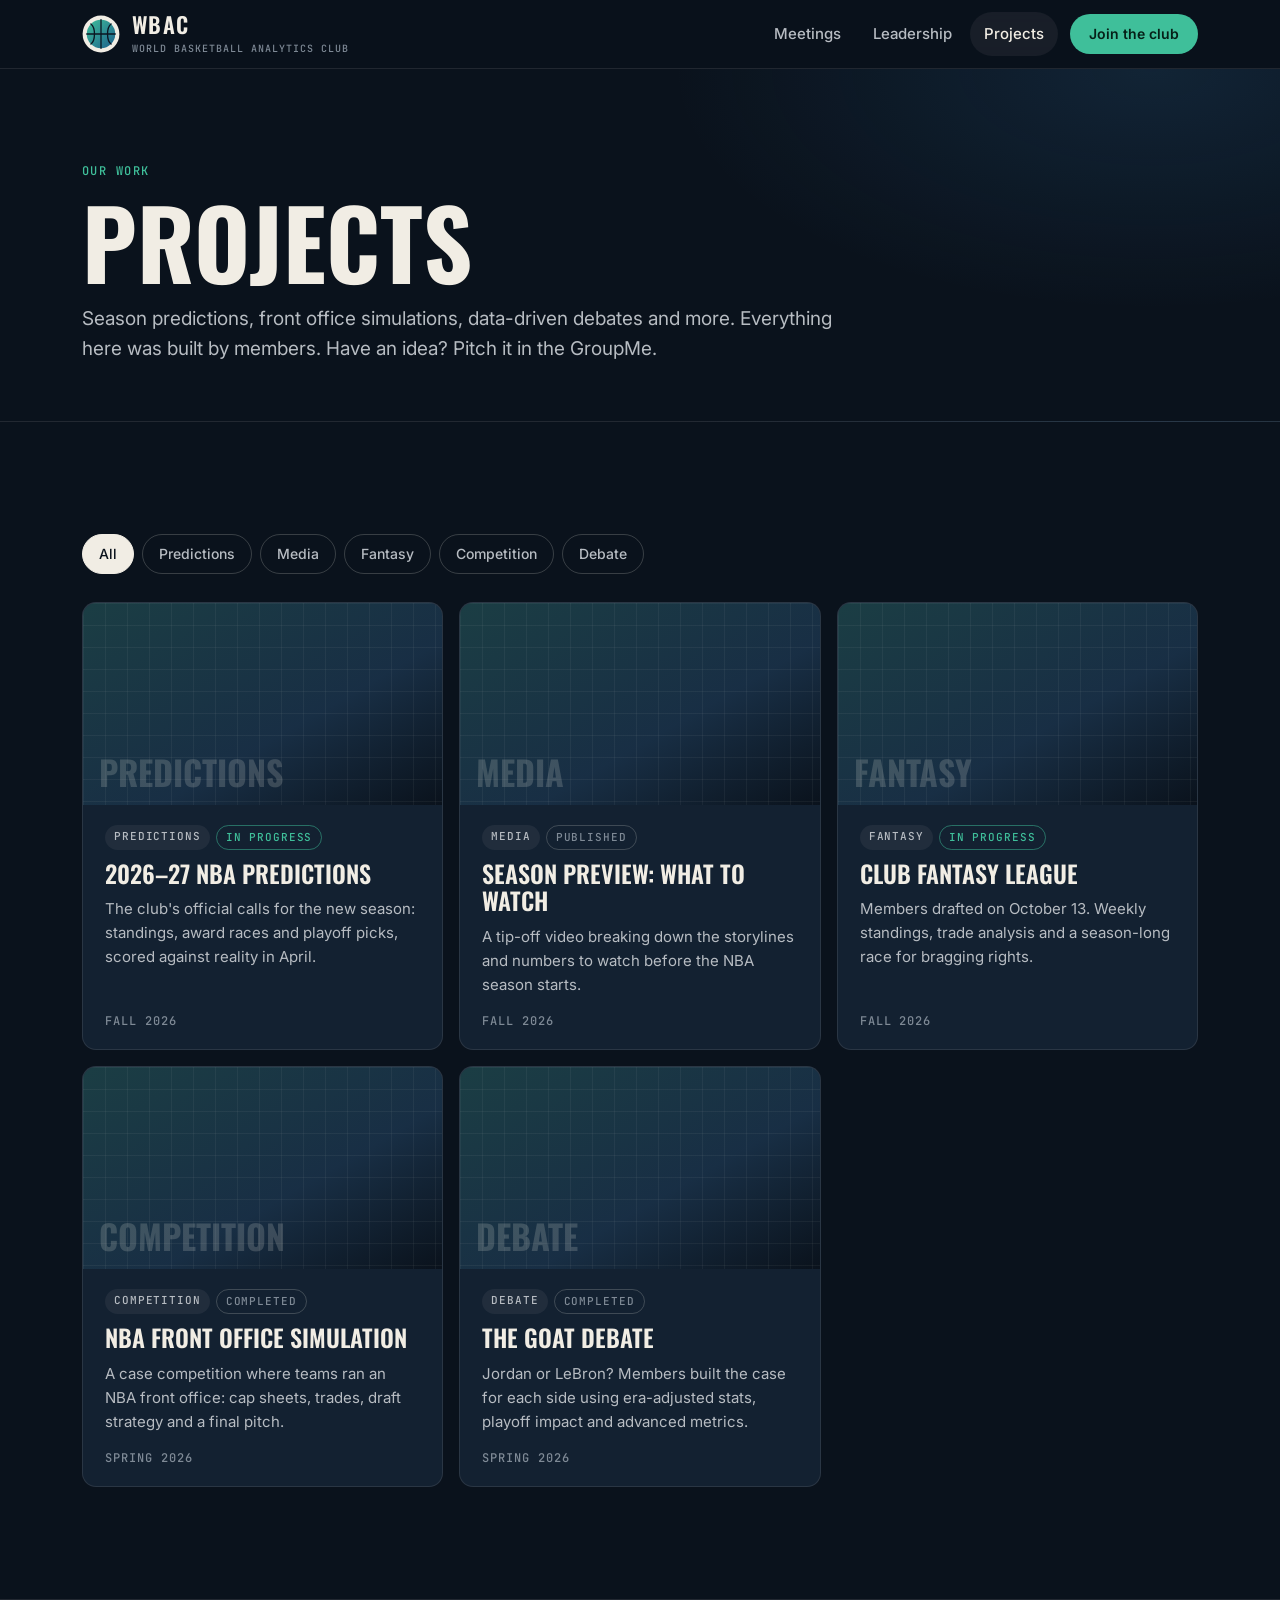
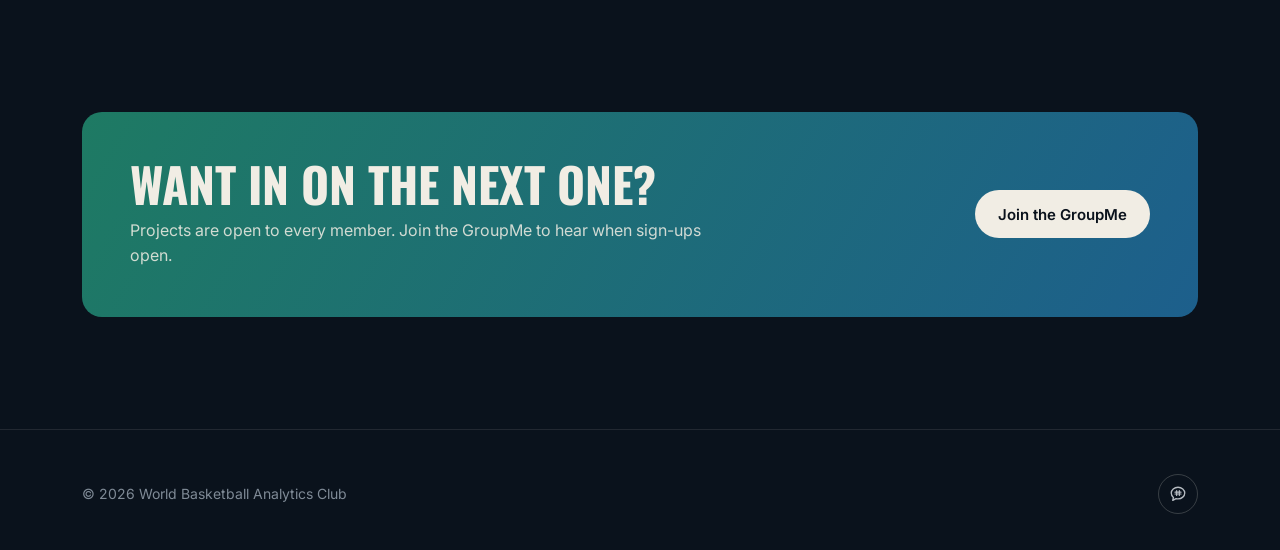
==== projects.html @ 54bba83f "Build WBAC club website Static site with a social link hub, auto-sorting meetings (upcoming/past, ad" ====
<!doctype html>
<html lang="en">
<head>
  <meta charset="utf-8">
  <meta name="viewport" content="width=device-width, initial-scale=1">
  <title>Projects · World Basketball Analytics Club</title>
  <meta name="description" content="Predictions, case competitions, debates and fantasy leagues from the World Basketball Analytics Club.">
  <meta name="theme-color" content="#0a121c">
  <meta property="og:title" content="WBAC Projects">
  <meta property="og:description" content="Predictions, case competitions, debates and more from the World Basketball Analytics Club.">
  <meta property="og:type" content="website">
  <link rel="icon" href="assets/logo.svg" type="image/svg+xml">
  <link rel="preconnect" href="https://fonts.googleapis.com">
  <link rel="preconnect" href="https://fonts.gstatic.com" crossorigin>
  <link href="https://fonts.googleapis.com/css2?family=Inter:wght@400;500;600&family=JetBrains+Mono:wght@500&family=Oswald:wght@500;600;700&display=swap" rel="stylesheet">
  <link rel="stylesheet" href="css/styles.css">
</head>
<body>
  <a class="skip-link" href="#main">Skip to content</a>

  <header class="site-header">
    <div class="wrap header-inner">
      <a class="brand" href="index.html" aria-label="WBAC home">
        <img src="assets/logo.svg" alt="" width="38" height="38">
        <span>
          <span class="brand-name">WBAC</span>
          <span class="brand-full">World Basketball Analytics Club</span>
        </span>
      </a>
      <button class="nav-toggle" type="button" aria-expanded="false" aria-controls="site-nav" aria-label="Menu"><span></span></button>
      <nav id="site-nav" class="site-nav" aria-label="Main">
        <ul>
          <li><a href="index.html#meetings">Meetings</a></li>
          <li><a href="index.html#leadership">Leadership</a></li>
          <li><a href="projects.html" aria-current="page">Projects</a></li>
          <li><a class="btn btn-primary btn-sm" data-join href="index.html#connect" target="_blank" rel="noopener">Join the club</a></li>
        </ul>
      </nav>
    </div>
  </header>

  <main id="main">
    <section class="page-hero">
      <div class="wrap">
        <span class="eyebrow eyebrow-accent">Our work</span>
        <h1>Projects</h1>
        <p>Season predictions, front office simulations, data-driven debates and more. Everything here was built by members. Have an idea? Pitch it in the GroupMe.</p>
      </div>
    </section>

    <section class="section">
      <div class="wrap">
        <div class="filters" id="project-filters" role="group" aria-label="Filter projects by category"></div>
        <div class="projects" id="projects-grid"></div>
      </div>
    </section>

    <section class="section">
      <div class="wrap">
        <div class="join-band">
          <div>
            <h2>Want in on the next one?</h2>
            <p>Projects are open to every member. Join the GroupMe to hear when sign-ups open.</p>
          </div>
          <a class="btn btn-primary" data-join href="index.html#connect" target="_blank" rel="noopener">Join the GroupMe</a>
        </div>
      </div>
    </section>
  </main>

  <footer class="site-footer">
    <div class="wrap footer-inner">
      <span>© <span id="year"></span> World Basketball Analytics Club</span>
      <div class="footer-socials" id="footer-socials"></div>
    </div>
  </footer>

  <script src="js/data.js"></script>
  <script src="js/main.js"></script>
</body>
</html>
---- css/styles.css ----
/* ── Tokens ─────────────────────────────────────────────── */
:root {
  --bg: #0a121c;
  --bg-2: #0f1a27;
  --surface: #132131;
  --surface-2: #1a2b3e;
  --line: rgba(241, 237, 228, 0.1);
  --line-strong: rgba(241, 237, 228, 0.2);
  --text: #f1ede4;
  --text-2: #b7bcc2;
  --text-3: #7f8a96;
  --accent: #3fbf9a;
  --accent-ink: #062018;
  --accent-soft: rgba(63, 191, 154, 0.14);
  --blue: #3d8fd1;
  --orange: #f08a3c;

  --font-display: "Oswald", "Arial Narrow", sans-serif;
  --font-body: "Inter", system-ui, -apple-system, "Segoe UI", sans-serif;
  --font-mono: "JetBrains Mono", ui-monospace, "SFMono-Regular", Menlo, monospace;

  --radius: 14px;
  --radius-sm: 8px;
  --wrap: 1180px;
  --gutter: clamp(16px, 4vw, 32px);
  --section: clamp(64px, 10vw, 112px);
}

/* ── Base ───────────────────────────────────────────────── */
*, *::before, *::after { box-sizing: border-box; }
html { scroll-behavior: smooth; scroll-padding-top: 80px; -webkit-text-size-adjust: 100%; }
body {
  margin: 0;
  background: var(--bg);
  color: var(--text);
  font: 400 16px/1.6 var(--font-body);
  -webkit-font-smoothing: antialiased;
  overflow-x: hidden;
}
img, svg { display: block; max-width: 100%; }
a { color: inherit; }
h1, h2, h3 { margin: 0; line-height: 1.1; }
p { margin: 0; }
[hidden] { display: none !important; }
:focus-visible { outline: 2px solid var(--accent); outline-offset: 3px; border-radius: 4px; }

.sr-only {
  position: absolute; width: 1px; height: 1px; padding: 0; margin: -1px;
  overflow: hidden; clip: rect(0 0 0 0); white-space: nowrap; border: 0;
}
.skip-link {
  position: absolute; left: 16px; top: -60px; z-index: 100;
  background: var(--accent); color: var(--accent-ink);
  padding: 10px 16px; border-radius: var(--radius-sm); font-weight: 600; text-decoration: none;
}
.skip-link:focus { top: 16px; }

.wrap { width: 100%; max-width: var(--wrap); margin: 0 auto; padding: 0 var(--gutter); }

.eyebrow {
  display: inline-block;
  font: 500 12px/1.4 var(--font-mono);
  letter-spacing: 0.12em;
  text-transform: uppercase;
  color: var(--text-3);
}
.eyebrow-accent { color: var(--accent); }

/* ── Buttons ────────────────────────────────────────────── */
.btn {
  display: inline-flex; align-items: center; justify-content: center; gap: 8px;
  min-height: 48px; padding: 0 22px;
  border-radius: 999px; border: 1px solid transparent;
  font: 600 15px/1 var(--font-body);
  text-decoration: none; cursor: pointer;
  transition: background-color .2s, border-color .2s, transform .2s;
}
.btn svg { width: 18px; height: 18px; }
.btn-primary { background: var(--accent); color: var(--accent-ink); }
.btn-primary:hover { background: #5ad1ae; }
.btn-ghost { border-color: var(--line-strong); color: var(--text); background: transparent; }
.btn-ghost:hover { border-color: var(--text-2); background: rgba(241, 237, 228, 0.04); }
.btn-sm { min-height: 40px; padding: 0 18px; font-size: 14px; }

/* ── Header ─────────────────────────────────────────────── */
.site-header {
  position: sticky; top: 0; z-index: 50;
  background: rgba(10, 18, 28, 0.82);
  backdrop-filter: saturate(140%) blur(12px);
  -webkit-backdrop-filter: saturate(140%) blur(12px);
  border-bottom: 1px solid var(--line);
}
.header-inner { display: flex; align-items: center; justify-content: space-between; height: 68px; gap: 16px; }
.brand { display: flex; align-items: center; gap: 12px; text-decoration: none; }
.brand img { width: 38px; height: 38px; }
.brand-name { font: 600 22px/1 var(--font-display); letter-spacing: 0.06em; }
.brand-full { display: block; font: 500 10px/1.3 var(--font-mono); letter-spacing: 0.1em; color: var(--text-3); text-transform: uppercase; }

.site-nav ul { display: flex; align-items: center; gap: 4px; margin: 0; padding: 0; list-style: none; }
.site-nav a:not(.btn) {
  display: block; padding: 10px 14px; border-radius: 999px;
  color: var(--text-2); text-decoration: none; font-weight: 500; font-size: 15px;
  transition: color .2s, background-color .2s;
}
.site-nav a:not(.btn):hover, .site-nav a[aria-current="page"] { color: var(--text); background: rgba(241, 237, 228, 0.06); }
.site-nav .btn { margin-left: 8px; }

.nav-toggle {
  display: none; width: 44px; height: 44px; border: 1px solid var(--line-strong);
  border-radius: 10px; background: transparent; color: var(--text); cursor: pointer;
  align-items: center; justify-content: center;
}
.nav-toggle span, .nav-toggle span::before, .nav-toggle span::after {
  display: block; width: 18px; height: 2px; background: currentColor; border-radius: 2px;
  position: relative; transition: transform .2s, background-color .2s;
}
.nav-toggle span::before, .nav-toggle span::after { content: ""; position: absolute; left: 0; }
.nav-toggle span::before { top: -6px; }
.nav-toggle span::after { top: 6px; }
.nav-toggle[aria-expanded="true"] span { background: transparent; }
.nav-toggle[aria-expanded="true"] span::before { transform: translateY(6px) rotate(45deg); }
.nav-toggle[aria-expanded="true"] span::after { transform: translateY(-6px) rotate(-45deg); }

@media (max-width: 820px) {
  .nav-toggle { display: inline-flex; }
  .brand-full { display: none; }
  .site-nav {
    position: absolute; top: 68px; left: 0; right: 0;
    background: var(--bg); border-bottom: 1px solid var(--line);
    padding: 8px var(--gutter) 20px;
    display: none;
  }
  .site-nav.is-open { display: block; }
  .site-nav ul { flex-direction: column; align-items: stretch; gap: 2px; }
  .site-nav a:not(.btn) { padding: 14px 12px; border-radius: var(--radius-sm); font-size: 17px; }
  .site-nav .btn { margin: 12px 0 0; width: 100%; }
}

/* ── Hero ───────────────────────────────────────────────── */
.hero {
  position: relative;
  padding: clamp(48px, 9vw, 104px) 0 clamp(56px, 8vw, 96px);
  background:
    radial-gradient(900px 500px at 85% 10%, rgba(61, 143, 209, 0.16), transparent 60%),
    radial-gradient(700px 500px at 10% 100%, rgba(63, 191, 154, 0.12), transparent 60%);
  border-bottom: 1px solid var(--line);
}
.hero-grid { display: grid; grid-template-columns: 1.1fr 0.9fr; gap: clamp(32px, 6vw, 72px); align-items: center; }
.hero h1 {
  margin-top: 18px;
  font: 700 clamp(44px, 7.4vw, 92px)/0.95 var(--font-display);
  text-transform: uppercase;
  letter-spacing: -0.01em;
}
.hero h1 em { font-style: normal; color: var(--accent); }
.hero-lede { margin-top: 22px; max-width: 34em; font-size: clamp(17px, 1.6vw, 19px); color: var(--text-2); }
.hero-pillars { display: flex; flex-wrap: wrap; gap: 8px 18px; margin-top: 22px; padding: 0; list-style: none; font: 500 13px/1 var(--font-mono); letter-spacing: .08em; text-transform: uppercase; color: var(--text-3); }
.hero-pillars li { display: flex; align-items: center; gap: 18px; }
.hero-pillars li + li::before { content: ""; width: 5px; height: 5px; border-radius: 50%; background: var(--orange); }
.hero-cta { display: flex; flex-wrap: wrap; gap: 12px; margin-top: 34px; }

.court-card {
  background: linear-gradient(180deg, var(--surface), var(--bg-2));
  border: 1px solid var(--line);
  border-radius: 20px;
  padding: 18px 18px 14px;
  box-shadow: 0 30px 80px -30px rgba(0, 0, 0, 0.6);
}
.court-head, .court-foot { display: flex; justify-content: space-between; gap: 12px; font: 500 11px/1.4 var(--font-mono); letter-spacing: .1em; text-transform: uppercase; color: var(--text-3); }
.court-head { margin-bottom: 12px; }
.court-foot { margin-top: 12px; }
.court-foot .legend { display: flex; gap: 14px; }
.court-foot .legend span { display: inline-flex; align-items: center; gap: 6px; }
.dot { width: 9px; height: 9px; border-radius: 50%; background: var(--accent); display: inline-block; }
.x { color: var(--orange); font-weight: 700; }
.court { width: 100%; height: auto; }
.court .lines { fill: none; stroke: rgba(241, 237, 228, 0.22); stroke-width: 2; }
.court .hoop { fill: none; stroke: var(--orange); stroke-width: 2.5; }
.shot-made { fill: var(--accent); fill-opacity: .9; stroke: var(--bg); stroke-width: 1.5; }
.shot-miss path { stroke: var(--orange); stroke-width: 2; stroke-linecap: round; opacity: .75; }

@media (max-width: 900px) {
  .hero-grid { grid-template-columns: 1fr; }
  .court-card { max-width: 520px; }
}

/* ── Sections ───────────────────────────────────────────── */
.section { padding: var(--section) 0; }
.section + .section { border-top: 1px solid var(--line); }
.section-alt { background: var(--bg-2); }
.section-head { display: flex; flex-wrap: wrap; align-items: end; justify-content: space-between; gap: 16px 32px; margin-bottom: clamp(28px, 4vw, 44px); }
.section-head h2 {
  margin-top: 10px;
  font: 700 clamp(34px, 5vw, 56px)/1 var(--font-display);
  text-transform: uppercase;
}
.section-head p { max-width: 32em; color: var(--text-2); }
.link-arrow { display: inline-flex; align-items: center; gap: 8px; color: var(--accent); font-weight: 600; text-decoration: none; }
.link-arrow svg { width: 18px; height: 18px; transition: transform .2s; }
.link-arrow:hover svg { transform: translateX(3px); }

/* ── Link hub ───────────────────────────────────────────── */
.hub { display: grid; grid-template-columns: repeat(3, 1fr); gap: 16px; }
.hub-card {
  position: relative; display: flex; flex-direction: column; gap: 18px;
  padding: 26px; min-height: 230px;
  background: var(--surface); border: 1px solid var(--line); border-radius: var(--radius);
  text-decoration: none; overflow: hidden;
  transition: border-color .2s, transform .2s, background-color .2s;
}
a.hub-card:hover { border-color: var(--line-strong); transform: translateY(-3px); background: var(--surface-2); }
.hub-icon {
  width: 52px; height: 52px; border-radius: 14px; display: grid; place-items: center;
  background: var(--accent-soft); color: var(--accent);
}
.hub-icon svg { width: 26px; height: 26px; }
.hub-instagram .hub-icon { background: rgba(240, 138, 60, 0.14); color: var(--orange); }
.hub-x .hub-icon { background: rgba(241, 237, 228, 0.08); color: var(--text); }
.hub-body { display: flex; flex-direction: column; gap: 4px; }
.hub-label { font: 600 26px/1.1 var(--font-display); text-transform: uppercase; letter-spacing: .02em; }
.hub-handle { font: 500 13px/1.4 var(--font-mono); color: var(--accent); }
.hub-instagram .hub-handle { color: var(--orange); }
.hub-x .hub-handle { color: var(--text-2); }
.hub-blurb { margin-top: 8px; color: var(--text-2); font-size: 15px; }
.hub-arrow { position: absolute; top: 26px; right: 26px; color: var(--text-3); transition: color .2s, transform .2s; }
.hub-arrow svg { width: 22px; height: 22px; }
a.hub-card:hover .hub-arrow { color: var(--text); transform: translateX(3px); }
.hub-card.is-soon { opacity: .6; }
.hub-card.is-soon .hub-arrow { display: none; }
.hub-card.is-soon .hub-handle { color: var(--text-3); }
.hub-groupme { border-color: rgba(63, 191, 154, 0.35); background: linear-gradient(160deg, rgba(63, 191, 154, 0.12), var(--surface) 55%); }

@media (max-width: 900px) { .hub { grid-template-columns: 1fr; } .hub-card { min-height: 0; } }

/* ── Meetings ───────────────────────────────────────────── */
.meetings { display: grid; gap: 14px; }
.meeting {
  display: grid; grid-template-columns: 96px 1fr; gap: 24px; align-items: start;
  padding: 22px; background: var(--surface); border: 1px solid var(--line); border-radius: var(--radius);
}
.meeting-date {
  display: flex; flex-direction: column; align-items: center; justify-content: center;
  padding: 12px 0; border-radius: 10px; background: var(--bg); border: 1px solid var(--line);
  font-family: var(--font-mono); text-transform: uppercase;
}
.md-month { font-size: 12px; letter-spacing: .14em; color: var(--accent); }
.md-day { font: 700 40px/1 var(--font-display); margin: 4px 0; }
.md-weekday { font-size: 11px; letter-spacing: .14em; color: var(--text-3); }
.meeting h3 { font: 600 24px/1.15 var(--font-display); text-transform: uppercase; letter-spacing: .01em; }
.meeting .eyebrow + h3 { margin-top: 6px; }
.meeting-meta { display: flex; flex-wrap: wrap; gap: 6px 20px; margin-top: 10px; color: var(--text-2); font-size: 15px; }
.meeting-meta span { display: inline-flex; align-items: center; gap: 7px; }
.meeting-meta svg { width: 17px; height: 17px; color: var(--text-3); flex: none; }
.meeting-desc { margin-top: 10px; color: var(--text-2); max-width: 60ch; }
.meeting .btn { margin-top: 18px; }
.meeting.is-next {
  padding: clamp(22px, 3vw, 32px);
  border-color: rgba(63, 191, 154, 0.4);
  background: linear-gradient(140deg, rgba(63, 191, 154, 0.12), var(--surface) 60%);
  grid-template-columns: 120px 1fr;
}
.meeting.is-next .md-day { font-size: 52px; }
.meeting.is-next h3 { font-size: clamp(26px, 3.4vw, 36px); }

.empty {
  padding: clamp(28px, 4vw, 40px); border: 1px dashed var(--line-strong); border-radius: var(--radius);
  text-align: center; display: grid; justify-items: center; gap: 10px;
}
.empty h3 { font: 600 26px/1.1 var(--font-display); text-transform: uppercase; }
.empty p { color: var(--text-2); max-width: 40ch; }
.empty .btn { margin-top: 8px; }

.past { margin-top: 28px; }
.past summary {
  display: inline-flex; align-items: center; gap: 10px; cursor: pointer; list-style: none;
  padding: 10px 0; color: var(--text-2); font-weight: 600;
}
.past summary::-webkit-details-marker { display: none; }
.past summary::before {
  content: "+"; display: grid; place-items: center; width: 26px; height: 26px;
  border-radius: 50%; border: 1px solid var(--line-strong); font: 500 16px/1 var(--font-mono);
}
.past[open] summary::before { content: "–"; }
.past summary:hover { color: var(--text); }
.past .meetings { margin-top: 14px; }
.past .meeting { background: transparent; }
.past .meeting h3 { font-size: 20px; }

@media (max-width: 600px) {
  .meeting, .meeting.is-next { grid-template-columns: 1fr; gap: 16px; }
  .meeting-date { flex-direction: row; justify-content: flex-start; gap: 10px; padding: 8px 14px; width: max-content; }
  .md-day, .meeting.is-next .md-day { font-size: 22px; margin: 0; }
}

/* ── Leadership ─────────────────────────────────────────── */
.leaders { display: grid; grid-template-columns: repeat(auto-fill, minmax(200px, 1fr)); gap: 16px; }
.leader {
  padding: 18px 18px 22px; background: var(--surface); border: 1px solid var(--line); border-radius: var(--radius);
  display: flex; flex-direction: column;
}
.leader-photo {
  aspect-ratio: 1; border-radius: 10px; overflow: hidden; margin-bottom: 18px;
  background: linear-gradient(150deg, var(--surface-2), var(--bg));
  display: grid; place-items: center;
}
.leader-photo img { width: 100%; height: 100%; object-fit: cover; }
.leader-initials { font: 700 56px/1 var(--font-display); color: var(--line-strong); letter-spacing: .02em; }
.leader h3 { margin-top: 6px; font: 600 22px/1.15 var(--font-display); text-transform: uppercase; }
.leader h3.is-placeholder { color: var(--text-3); }
.leader-sub { margin-top: 4px; font-size: 14px; color: var(--text-3); }
.leader-bio { margin-top: 12px; font-size: 15px; color: var(--text-2); }
.leader-socials { display: flex; gap: 8px; margin-top: auto; padding-top: 16px; }
.leader-socials a {
  width: 36px; height: 36px; display: grid; place-items: center; border-radius: 50%;
  border: 1px solid var(--line-strong); color: var(--text-2); transition: color .2s, border-color .2s;
}
.leader-socials a:hover { color: var(--text); border-color: var(--text-2); }
.leader-socials svg { width: 16px; height: 16px; }
@media (max-width: 520px) {
  .leaders { grid-template-columns: repeat(2, 1fr); gap: 12px; }
  .leader { padding: 12px 12px 16px; }
  .leader-photo { margin-bottom: 12px; }
  .leader-initials { font-size: 40px; }
  .leader h3 { font-size: 18px; }
}

/* ── Projects ───────────────────────────────────────────── */
.projects { display: grid; grid-template-columns: repeat(3, 1fr); gap: 16px; }
.project {
  display: flex; flex-direction: column; overflow: hidden; text-decoration: none;
  background: var(--surface); border: 1px solid var(--line); border-radius: var(--radius);
  transition: border-color .2s, transform .2s;
}
a.project:hover { border-color: var(--line-strong); transform: translateY(-3px); }
.project-media { aspect-ratio: 16 / 9; overflow: hidden; background: var(--bg); }
.project-media img { width: 100%; height: 100%; object-fit: cover; }
.project-media-blank {
  display: flex; align-items: flex-end; padding: 16px;
  background:
    linear-gradient(rgba(241, 237, 228, 0.05) 1px, transparent 1px) 0 0 / 100% 22px,
    linear-gradient(90deg, rgba(241, 237, 228, 0.05) 1px, transparent 1px) 0 0 / 22px 100%,
    linear-gradient(150deg, rgba(63, 191, 154, 0.18), rgba(61, 143, 209, 0.12) 60%, var(--bg));
}
.project-media-blank span { font: 700 34px/1 var(--font-display); text-transform: uppercase; color: rgba(241, 237, 228, 0.18); }
.project-body { display: flex; flex-direction: column; gap: 10px; padding: 20px 22px 22px; flex: 1; }
.project-tags { display: flex; flex-wrap: wrap; gap: 6px; }
.tag {
  font: 500 11px/1 var(--font-mono); letter-spacing: .08em; text-transform: uppercase;
  padding: 6px 9px; border-radius: 999px; background: rgba(241, 237, 228, 0.06); color: var(--text-2);
}
.tag-status { background: transparent; border: 1px solid var(--line-strong); color: var(--text-3); }
.tag-status.is-live { border-color: rgba(63, 191, 154, 0.5); color: var(--accent); }
.project h3 { font: 600 24px/1.15 var(--font-display); text-transform: uppercase; }
.project p { color: var(--text-2); font-size: 15px; }
.project-date {
  margin-top: auto; padding-top: 8px; display: flex; justify-content: space-between; align-items: center;
  font: 500 12px/1 var(--font-mono); letter-spacing: .08em; text-transform: uppercase; color: var(--text-3);
}
.project-link { display: inline-flex; align-items: center; gap: 6px; color: var(--accent); }
.project-link svg { width: 15px; height: 15px; }

.filters { display: flex; flex-wrap: wrap; gap: 8px; margin-bottom: 28px; }
.chip {
  min-height: 40px; padding: 0 16px; border-radius: 999px; cursor: pointer;
  background: transparent; border: 1px solid var(--line-strong); color: var(--text-2);
  font: 500 14px/1 var(--font-body); transition: background-color .2s, color .2s, border-color .2s;
}
.chip:hover { color: var(--text); border-color: var(--text-2); }
.chip[aria-pressed="true"] { background: var(--text); color: var(--bg); border-color: var(--text); }

@media (max-width: 960px) { .projects { grid-template-columns: repeat(2, 1fr); } }
@media (max-width: 620px) { .projects { grid-template-columns: 1fr; } }

/* ── Page hero (subpages) ───────────────────────────────── */
.page-hero {
  padding: clamp(48px, 8vw, 88px) 0 clamp(36px, 5vw, 56px);
  border-bottom: 1px solid var(--line);
  background: radial-gradient(800px 400px at 90% 0%, rgba(61, 143, 209, 0.14), transparent 60%);
}
.page-hero h1 { margin-top: 12px; font: 700 clamp(48px, 8vw, 96px)/0.95 var(--font-display); text-transform: uppercase; }
.page-hero p { margin-top: 18px; max-width: 40em; color: var(--text-2); font-size: clamp(17px, 1.6vw, 19px); }

/* ── Join band ──────────────────────────────────────────── */
.join-band {
  display: flex; flex-wrap: wrap; align-items: center; justify-content: space-between; gap: 24px;
  padding: clamp(28px, 5vw, 48px);
  border-radius: 20px;
  background: linear-gradient(120deg, #1e7a63, #1d5f8c);
}
.join-band h2 { font: 700 clamp(30px, 4.4vw, 48px)/1 var(--font-display); text-transform: uppercase; }
.join-band p { margin-top: 10px; color: rgba(241, 237, 228, 0.85); max-width: 36em; }
.join-band .btn-primary { background: var(--text); color: var(--bg); }
.join-band .btn-primary:hover { background: #fff; }

/* ── Footer ─────────────────────────────────────────────── */
.site-footer { padding: 44px 0 36px; border-top: 1px solid var(--line); color: var(--text-3); font-size: 14px; }
.footer-inner { display: flex; flex-wrap: wrap; align-items: center; justify-content: space-between; gap: 20px; }
.footer-socials { display: flex; gap: 8px; }
.footer-socials a {
  width: 40px; height: 40px; display: grid; place-items: center; border-radius: 50%;
  border: 1px solid var(--line-strong); color: var(--text-2); transition: color .2s, border-color .2s;
}
.footer-socials a:hover { color: var(--text); border-color: var(--text-2); }
.footer-socials svg { width: 18px; height: 18px; }

@media (prefers-reduced-motion: reduce) {
  html { scroll-behavior: auto; }
  *, *::before, *::after { transition: none !important; }
}
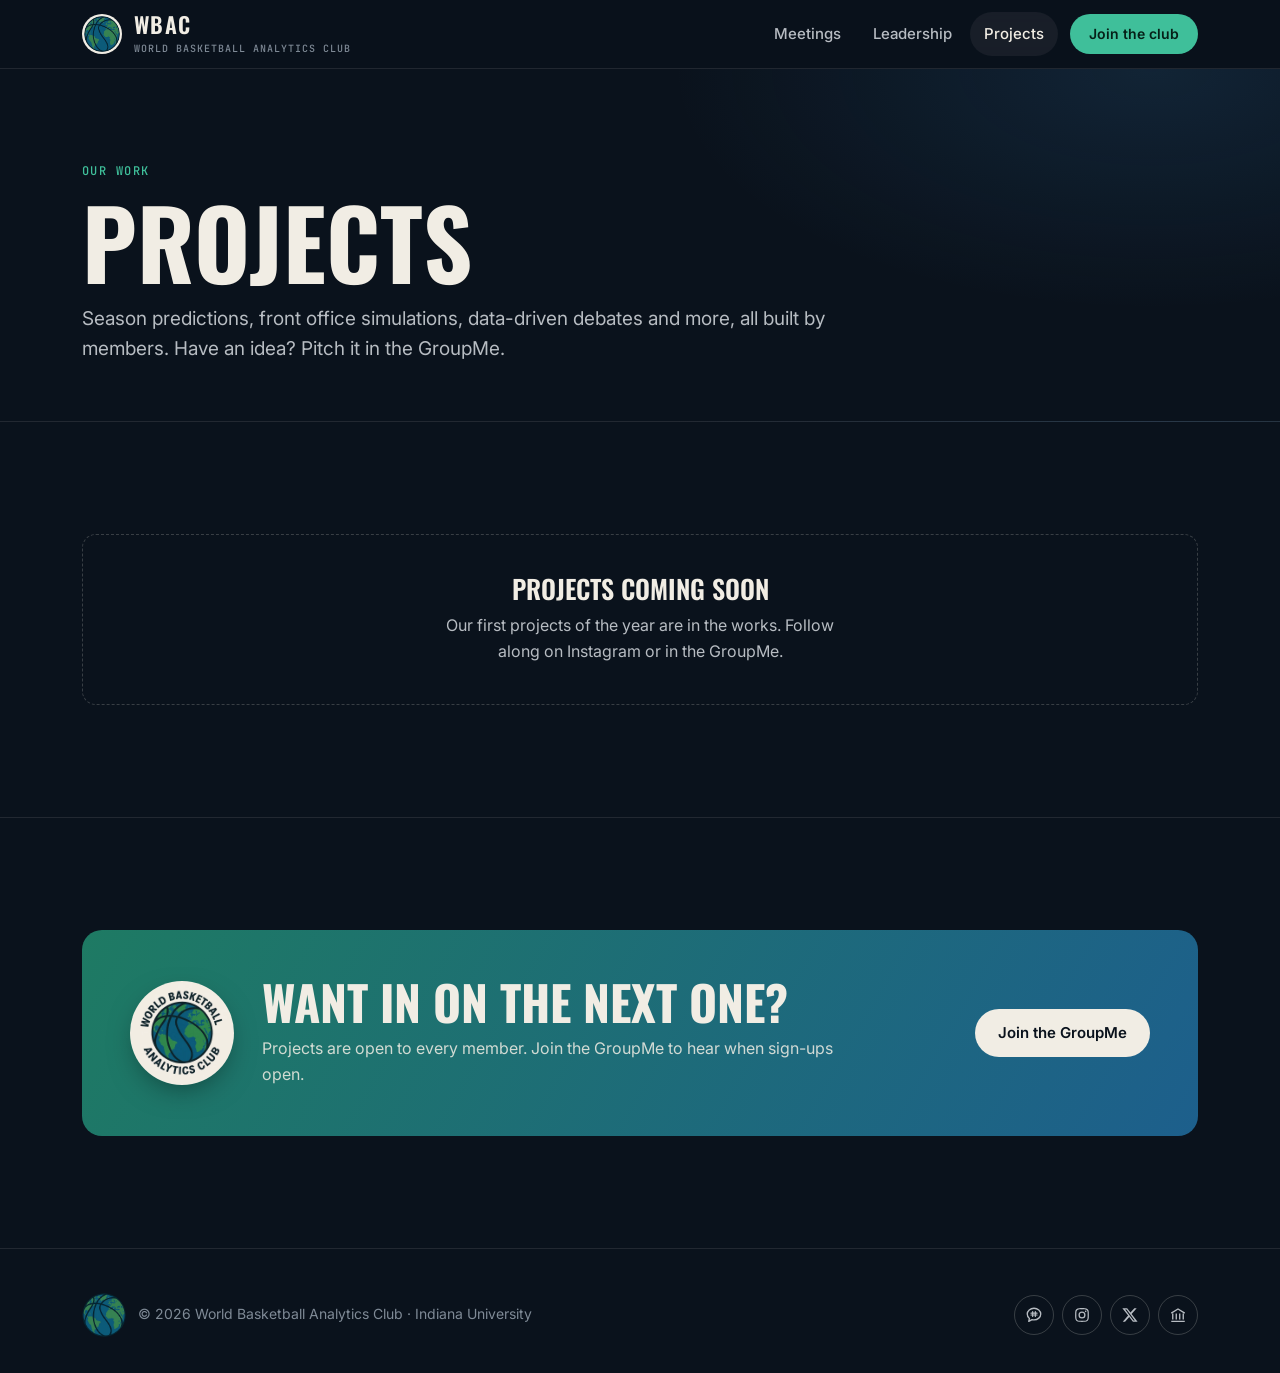
==== commit 77195216: "Add official logo, real social links, Oct 27 meeting - Globe mark in header/footer, full badge in jo" ====
--- a/projects.html
+++ b/projects.html
@@ -9,7 +9,8 @@
   <meta property="og:title" content="WBAC Projects">
   <meta property="og:description" content="Predictions, case competitions, debates and more from the World Basketball Analytics Club.">
   <meta property="og:type" content="website">
-  <link rel="icon" href="assets/logo.svg" type="image/svg+xml">
+  <link rel="icon" href="assets/favicon.png" type="image/png">
+  <link rel="apple-touch-icon" href="assets/apple-touch-icon.png">
   <link rel="preconnect" href="https://fonts.googleapis.com">
   <link rel="preconnect" href="https://fonts.gstatic.com" crossorigin>
   <link href="https://fonts.googleapis.com/css2?family=Inter:wght@400;500;600&family=JetBrains+Mono:wght@500&family=Oswald:wght@500;600;700&display=swap" rel="stylesheet">
@@ -21,7 +22,7 @@
   <header class="site-header">
     <div class="wrap header-inner">
       <a class="brand" href="index.html" aria-label="WBAC home">
-        <img src="assets/logo.svg" alt="" width="38" height="38">
+        <img src="assets/wbac-mark.png" alt="" width="40" height="40">
         <span>
           <span class="brand-name">WBAC</span>
           <span class="brand-full">World Basketball Analytics Club</span>
@@ -44,7 +45,7 @@
       <div class="wrap">
         <span class="eyebrow eyebrow-accent">Our work</span>
         <h1>Projects</h1>
-        <p>Season predictions, front office simulations, data-driven debates and more. Everything here was built by members. Have an idea? Pitch it in the GroupMe.</p>
+        <p>Season predictions, front office simulations, data-driven debates and more, all built by members. Have an idea? Pitch it in the GroupMe.</p>
       </div>
     </section>
 
@@ -58,9 +59,12 @@
     <section class="section">
       <div class="wrap">
         <div class="join-band">
-          <div>
-            <h2>Want in on the next one?</h2>
-            <p>Projects are open to every member. Join the GroupMe to hear when sign-ups open.</p>
+          <div class="join-band-main">
+            <img class="badge" src="assets/wbac-logo.webp" alt="World Basketball Analytics Club logo" width="104" height="104" loading="lazy">
+            <div>
+              <h2>Want in on the next one?</h2>
+              <p>Projects are open to every member. Join the GroupMe to hear when sign-ups open.</p>
+            </div>
           </div>
           <a class="btn btn-primary" data-join href="index.html#connect" target="_blank" rel="noopener">Join the GroupMe</a>
         </div>
@@ -70,7 +74,7 @@
 
   <footer class="site-footer">
     <div class="wrap footer-inner">
-      <span>© <span id="year"></span> World Basketball Analytics Club</span>
+      <span class="footer-brand"><img src="assets/wbac-mark.png" alt="" width="44" height="44" loading="lazy"><span>© <span id="year"></span> World Basketball Analytics Club · Indiana University</span></span>
       <div class="footer-socials" id="footer-socials"></div>
     </div>
   </footer>
--- a/css/styles.css
+++ b/css/styles.css
@@ -92,7 +92,7 @@
 }
 .header-inner { display: flex; align-items: center; justify-content: space-between; height: 68px; gap: 16px; }
 .brand { display: flex; align-items: center; gap: 12px; text-decoration: none; }
-.brand img { width: 38px; height: 38px; }
+.brand img { width: 40px; height: 40px; padding: 2px; border-radius: 50%; background: var(--text); }
 .brand-name { font: 600 22px/1 var(--font-display); letter-spacing: 0.06em; }
 .brand-full { display: block; font: 500 10px/1.3 var(--font-mono); letter-spacing: 0.1em; color: var(--text-3); text-transform: uppercase; }
 
@@ -200,7 +200,7 @@
 .link-arrow:hover svg { transform: translateX(3px); }
 
 /* ── Link hub ───────────────────────────────────────────── */
-.hub { display: grid; grid-template-columns: repeat(3, 1fr); gap: 16px; }
+.hub { display: grid; grid-template-columns: repeat(4, 1fr); gap: 16px; }
 .hub-card {
   position: relative; display: flex; flex-direction: column; gap: 18px;
   padding: 26px; min-height: 230px;
@@ -216,11 +216,13 @@
 .hub-icon svg { width: 26px; height: 26px; }
 .hub-instagram .hub-icon { background: rgba(240, 138, 60, 0.14); color: var(--orange); }
 .hub-x .hub-icon { background: rgba(241, 237, 228, 0.08); color: var(--text); }
+.hub-beinvolved .hub-icon { background: rgba(224, 82, 82, 0.14); color: #ef7676; }
 .hub-body { display: flex; flex-direction: column; gap: 4px; }
 .hub-label { font: 600 26px/1.1 var(--font-display); text-transform: uppercase; letter-spacing: .02em; }
 .hub-handle { font: 500 13px/1.4 var(--font-mono); color: var(--accent); }
 .hub-instagram .hub-handle { color: var(--orange); }
 .hub-x .hub-handle { color: var(--text-2); }
+.hub-beinvolved .hub-handle { color: #ef7676; }
 .hub-blurb { margin-top: 8px; color: var(--text-2); font-size: 15px; }
 .hub-arrow { position: absolute; top: 26px; right: 26px; color: var(--text-3); transition: color .2s, transform .2s; }
 .hub-arrow svg { width: 22px; height: 22px; }
@@ -230,7 +232,8 @@
 .hub-card.is-soon .hub-handle { color: var(--text-3); }
 .hub-groupme { border-color: rgba(63, 191, 154, 0.35); background: linear-gradient(160deg, rgba(63, 191, 154, 0.12), var(--surface) 55%); }
 
-@media (max-width: 900px) { .hub { grid-template-columns: 1fr; } .hub-card { min-height: 0; } }
+@media (max-width: 1080px) { .hub { grid-template-columns: repeat(2, 1fr); } .hub-card { min-height: 0; } }
+@media (max-width: 640px) { .hub { grid-template-columns: 1fr; } }
 
 /* ── Meetings ───────────────────────────────────────────── */
 .meetings { display: grid; gap: 14px; }
@@ -270,6 +273,9 @@
 .empty p { color: var(--text-2); max-width: 40ch; }
 .empty .btn { margin-top: 8px; }
 
+.meetings-note { margin-top: 6px; color: var(--text-3); font-size: 15px; }
+.meetings-note a { color: var(--accent); }
+
 .past { margin-top: 28px; }
 .past summary {
   display: inline-flex; align-items: center; gap: 10px; cursor: pointer; list-style: none;
@@ -387,6 +393,8 @@
   border-radius: 20px;
   background: linear-gradient(120deg, #1e7a63, #1d5f8c);
 }
+.join-band-main { display: flex; align-items: center; gap: clamp(18px, 3vw, 28px); }
+.badge { flex: none; width: clamp(72px, 10vw, 104px); height: auto; aspect-ratio: 1; border-radius: 50%; box-shadow: 0 10px 30px -10px rgba(0, 0, 0, 0.5); }
 .join-band h2 { font: 700 clamp(30px, 4.4vw, 48px)/1 var(--font-display); text-transform: uppercase; }
 .join-band p { margin-top: 10px; color: rgba(241, 237, 228, 0.85); max-width: 36em; }
 .join-band .btn-primary { background: var(--text); color: var(--bg); }
@@ -394,6 +402,8 @@
 
 /* ── Footer ─────────────────────────────────────────────── */
 .site-footer { padding: 44px 0 36px; border-top: 1px solid var(--line); color: var(--text-3); font-size: 14px; }
+.footer-brand { display: flex; align-items: center; gap: 12px; }
+.footer-brand img { width: 44px; height: 44px; border-radius: 50%; }
 .footer-inner { display: flex; flex-wrap: wrap; align-items: center; justify-content: space-between; gap: 20px; }
 .footer-socials { display: flex; gap: 8px; }
 .footer-socials a {
